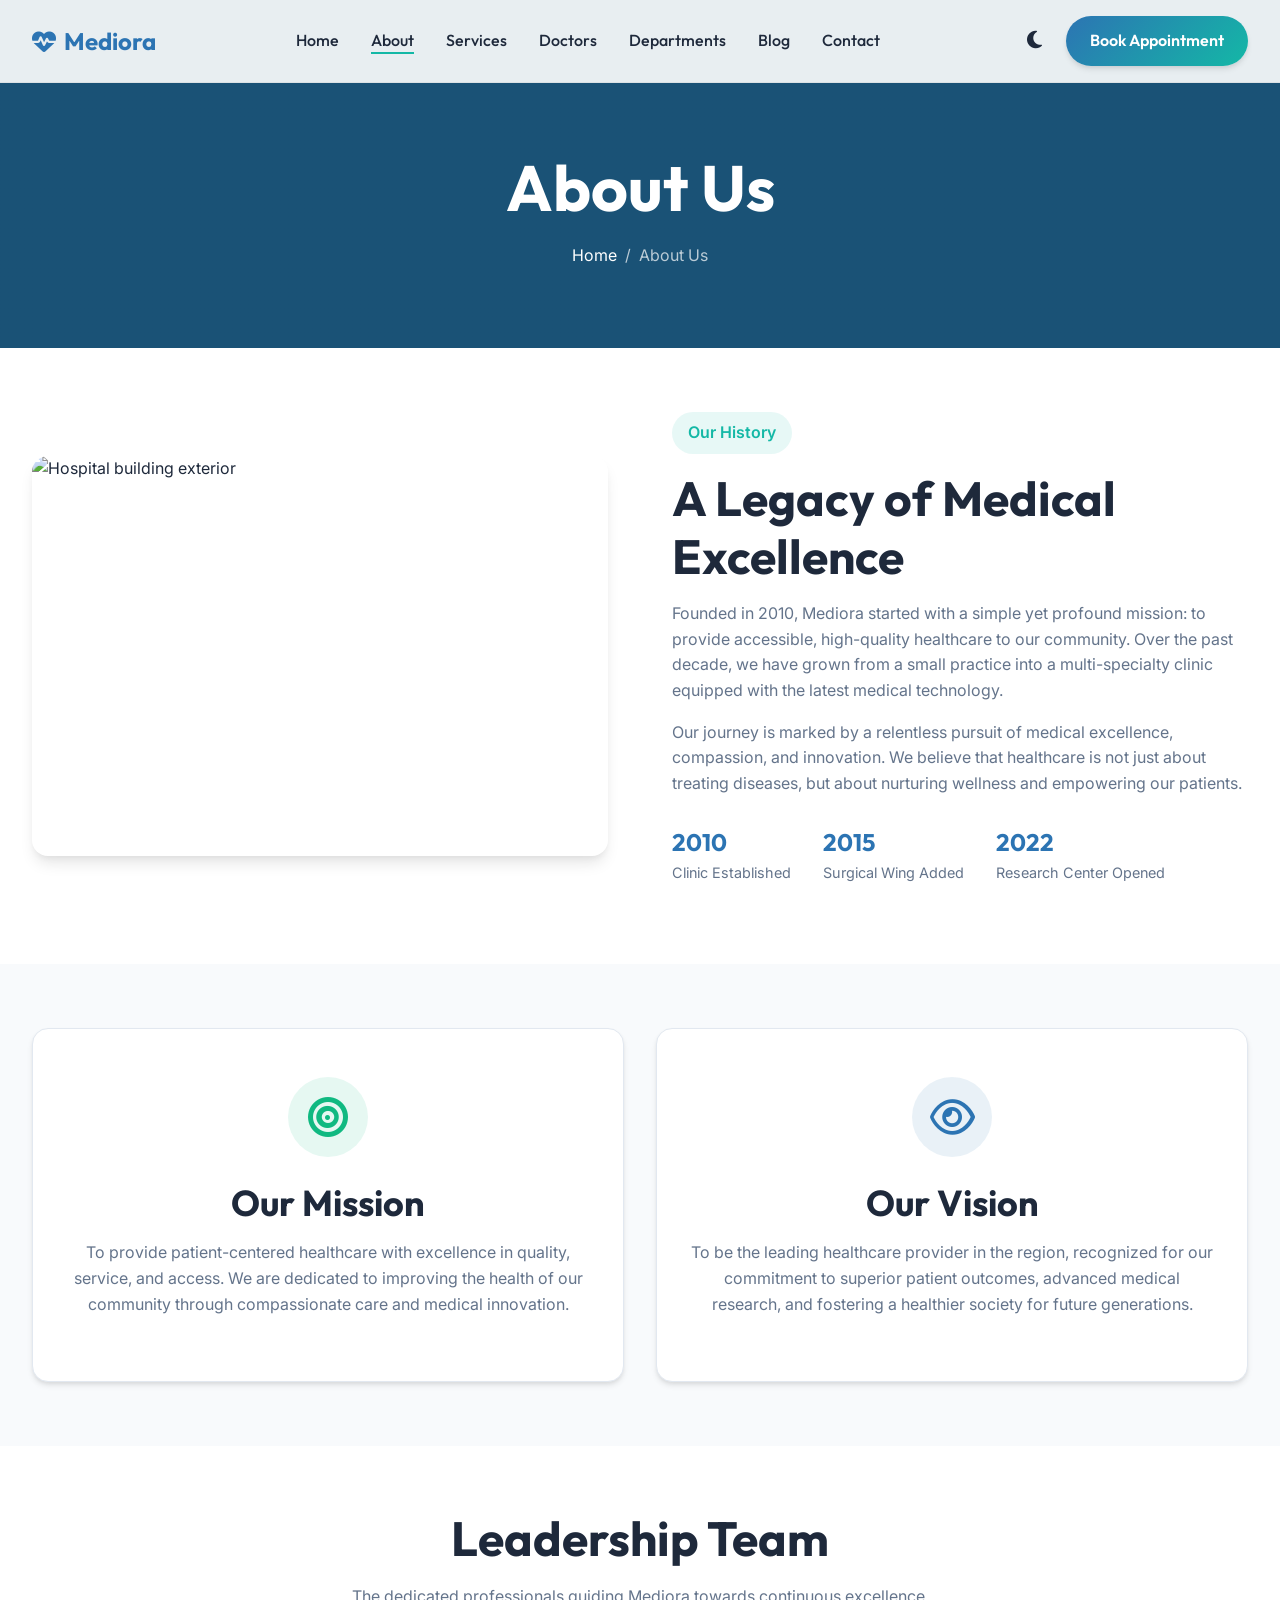
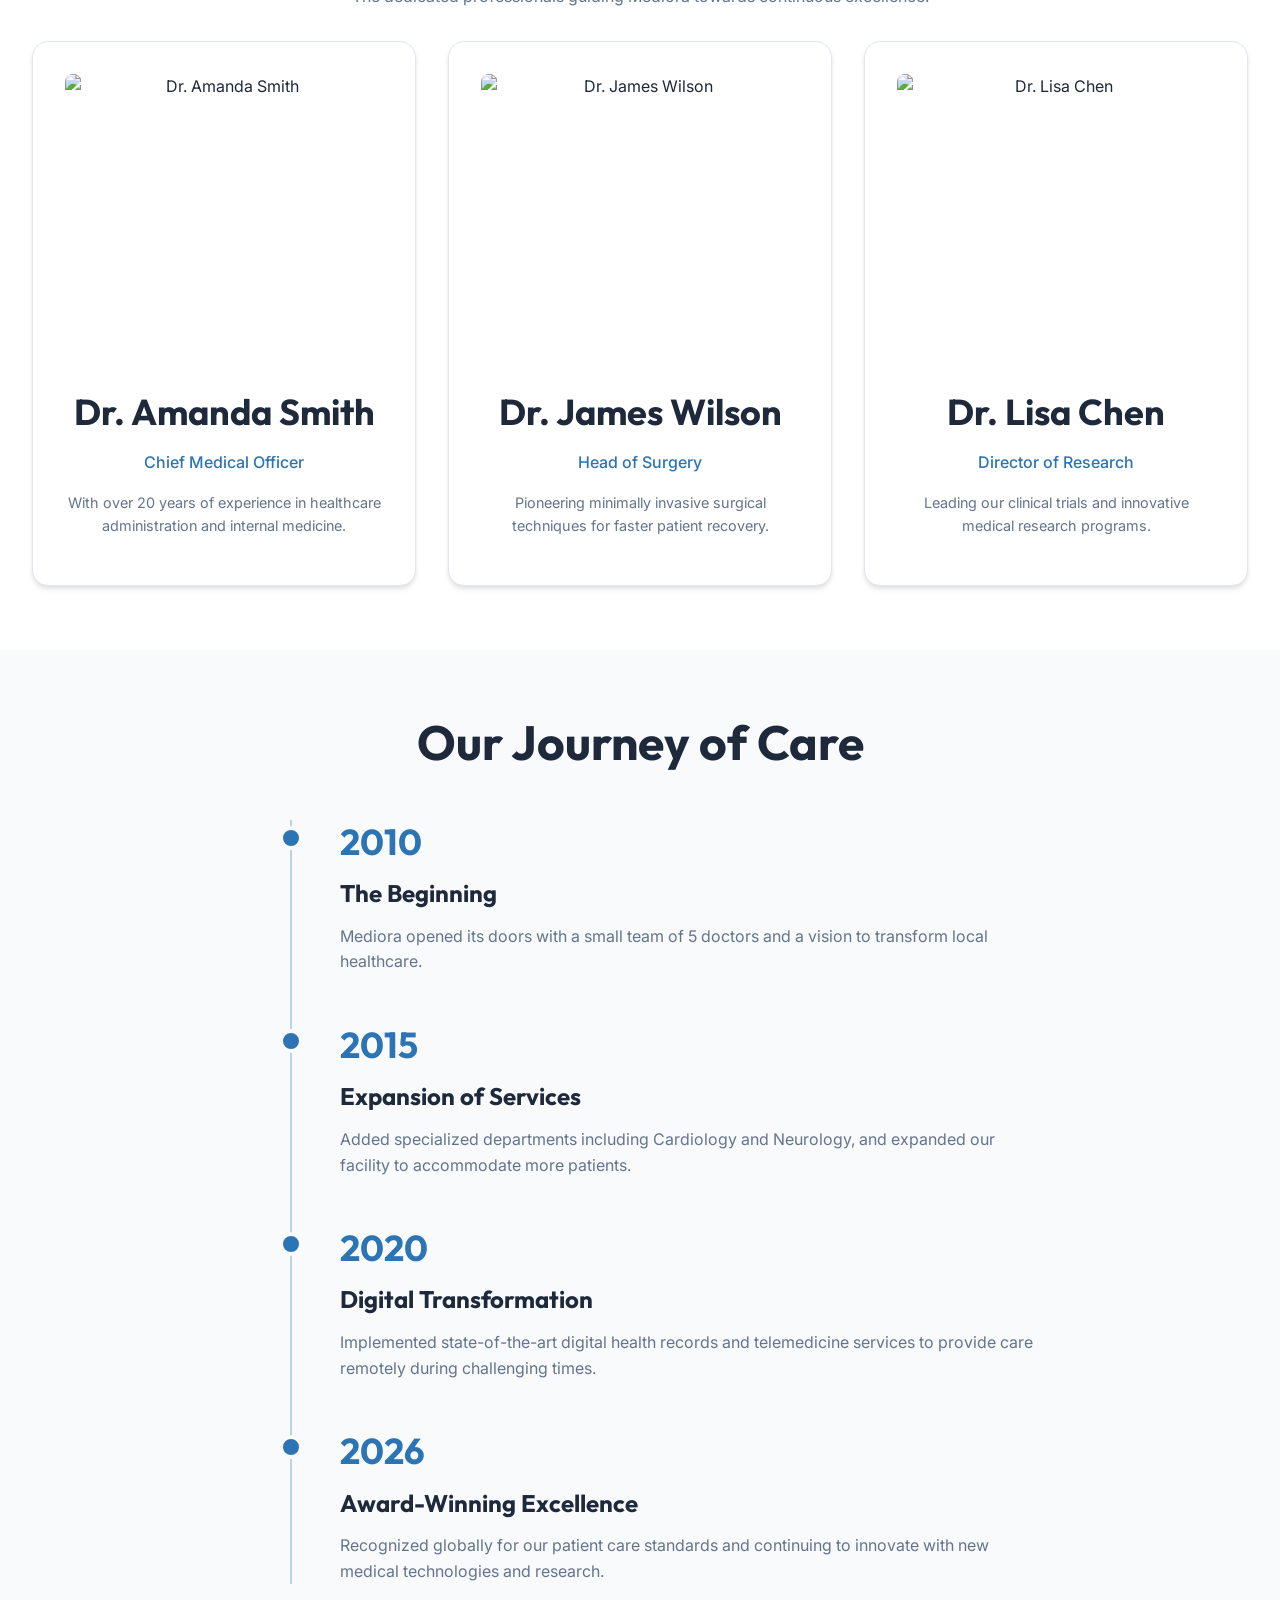
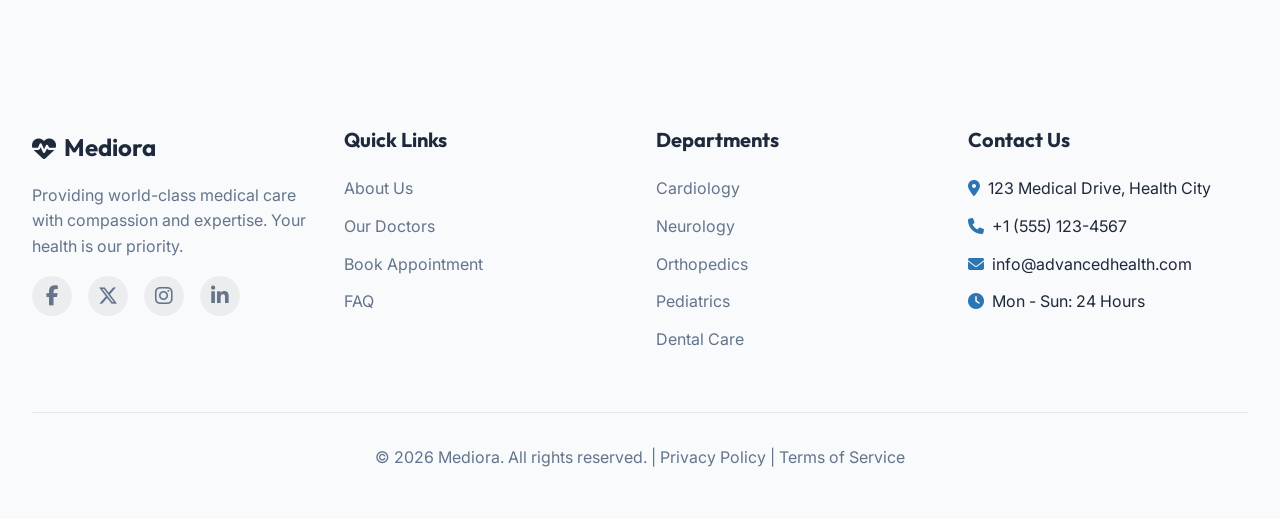
==== about.html @ 9e9129f0 "first commit" ====
<!DOCTYPE html>
<html lang="en">
<head>
    <meta charset="UTF-8">
    <meta name="viewport" content="width=device-width, initial-scale=1.0">
    <title>About Us | Mediora</title>
    <link rel="icon" href="favicon.svg" type="image/svg+xml">
    <meta name="description" content="Learn about the history, mission, and expert medical team at Mediora.">
    
    <meta property="og:title" content="About Us | Mediora">
    <meta property="og:description" content="Learn about our history and expert medical team.">
    <meta property="og:type" content="website">
    <meta property="og:url" content="https://mediora.com/about.html">
    <meta name="twitter:card" content="summary_large_image">
    <link rel="canonical" href="https://mediora.com/about.html">
    
    <script type="application/ld+json">
    {
      "@context": "https://schema.org",
      "@type": "AboutPage",
      "mainEntityOfPage": {
        "@type": "WebPage",
        "@id": "https://mediora.com/about.html"
      }
    }
    </script>
    
    <link href="https://fonts.googleapis.com/css2?family=Inter:wght@400;500;600&family=Outfit:wght@400;500;600;700&display=swap" rel="stylesheet">
    <link rel="stylesheet" href="https://cdnjs.cloudflare.com/ajax/libs/font-awesome/6.6.0/css/all.min.css">
    
    <link rel="stylesheet" href="css/variables.css">
    <link rel="stylesheet" href="css/global.css">
    <link rel="stylesheet" href="css/components.css">
    <link rel="stylesheet" href="css/layouts.css">
    <link rel="stylesheet" href="css/animations.css">
</head>
<body>

    <header class="header">
        <div class="container header-container">
            <a href="index.html" class="logo">
                <i class="fa-solid fa-heart-pulse"></i>
                Mediora
            </a>
            
            <nav class="nav-menu">
                <li><a href="index.html" class="nav-link">Home</a></li>
                <li><a href="about.html" class="nav-link active">About</a></li>
                <li><a href="services.html" class="nav-link">Services</a></li>
                <li><a href="doctors.html" class="nav-link">Doctors</a></li>
                <li><a href="departments.html" class="nav-link">Departments</a></li>
                <li><a href="blog.html" class="nav-link">Blog</a></li>
                <li><a href="contact.html" class="nav-link">Contact</a></li>
            </nav>
            
            <div class="header-actions">
                <button class="theme-toggle" aria-label="Toggle Theme"><i class="fa-solid fa-moon"></i></button>
                <a href="appointment.html" class="btn btn-primary">Book Appointment</a>
                <button class="mobile-toggle" aria-label="Toggle Menu"><i class="fa-solid fa-bars"></i></button>
            </div>
        </div>
    </header>

    <main>
        <!-- 1. Hero Banner -->
        <section class="page-header" style="background-image: linear-gradient(rgba(26, 82, 118, 0.9), rgba(26, 82, 118, 0.9)), url('https://images.unsplash.com/photo-1497215968147-399248238fcd?w=1920&q=80'); background-size: cover; background-position: center;">
            <div class="container reveal">
                <h1>About Us</h1>
                <div class="breadcrumb">
                    <a href="index.html">Home</a> <span>/</span> <span>About Us</span>
                </div>
            </div>
        </section>

        <!-- 2. Our Story -->
        <section class="section">
            <div class="container split-layout">
                <div class="split-image reveal-left">
                    <img src="https://images.unsplash.com/photo-1516549655169-df83a0774514?w=800&q=80" alt="Hospital building exterior" style="border-radius: var(--radius-lg); box-shadow: var(--shadow-lg);">
                </div>
                <div class="split-content reveal-right">
                    <span class="hero-badge">Our History</span>
                    <h2>A Legacy of Medical Excellence</h2>
                    <p>Founded in 2010, Mediora started with a simple yet profound mission: to provide accessible, high-quality healthcare to our community. Over the past decade, we have grown from a small practice into a multi-specialty clinic equipped with the latest medical technology.</p>
                    <p>Our journey is marked by a relentless pursuit of medical excellence, compassion, and innovation. We believe that healthcare is not just about treating diseases, but about nurturing wellness and empowering our patients.</p>
                    <div style="display: flex; gap: 2rem; margin-top: 2rem;">
                        <div>
                            <h4 style="color: var(--primary); margin-bottom: 0.25rem;">2010</h4>
                            <p style="font-size: 0.9rem;">Clinic Established</p>
                        </div>
                        <div>
                            <h4 style="color: var(--primary); margin-bottom: 0.25rem;">2015</h4>
                            <p style="font-size: 0.9rem;">Surgical Wing Added</p>
                        </div>
                        <div>
                            <h4 style="color: var(--primary); margin-bottom: 0.25rem;">2022</h4>
                            <p style="font-size: 0.9rem;">Research Center Opened</p>
                        </div>
                    </div>
                </div>
            </div>
        </section>

        <!-- 3. Mission & Vision -->
        <section class="section" style="background: var(--bg-secondary);">
            <div class="container">
                <div class="grid grid-2">
                    <div class="card reveal reveal-delay-1" style="padding: 3rem 2rem; text-align: center;">
                        <div style="width: 80px; height: 80px; background: rgba(16, 185, 129, 0.1); color: var(--accent); border-radius: 50%; display: flex; align-items: center; justify-content: center; font-size: 2.5rem; margin: 0 auto 1.5rem;">
                            <i class="fa-solid fa-bullseye"></i>
                        </div>
                        <h3>Our Mission</h3>
                        <p>To provide patient-centered healthcare with excellence in quality, service, and access. We are dedicated to improving the health of our community through compassionate care and medical innovation.</p>
                    </div>
                    <div class="card reveal reveal-delay-2" style="padding: 3rem 2rem; text-align: center;">
                        <div style="width: 80px; height: 80px; background: rgba(44, 116, 179, 0.1); color: var(--primary); border-radius: 50%; display: flex; align-items: center; justify-content: center; font-size: 2.5rem; margin: 0 auto 1.5rem;">
                            <i class="fa-regular fa-eye"></i>
                        </div>
                        <h3>Our Vision</h3>
                        <p>To be the leading healthcare provider in the region, recognized for our commitment to superior patient outcomes, advanced medical research, and fostering a healthier society for future generations.</p>
                    </div>
                </div>
            </div>
        </section>

        <!-- 4. Our Medical Team -->
        <section class="section">
            <div class="container">
                <div class="text-center reveal">
                    <h2>Leadership Team</h2>
                    <p style="max-width: 600px; margin: 0 auto;">The dedicated professionals guiding Mediora towards continuous excellence.</p>
                </div>
                <div class="grid grid-3 mt-2">
                    <div class="card reveal reveal-delay-1 text-center">
                        <img src="https://images.pexels.com/photos/5215024/pexels-photo-5215024.jpeg?auto=compress&cs=tinysrgb&w=400" alt="Dr. Amanda Smith" class="doctor-image">
                        <h3>Dr. Amanda Smith</h3>
                        <p style="color: var(--primary); font-weight: 500;">Chief Medical Officer</p>
                        <p style="font-size: 0.9rem; margin-top: 1rem;">With over 20 years of experience in healthcare administration and internal medicine.</p>
                    </div>
                    <div class="card reveal reveal-delay-2 text-center">
                        <img src="https://images.unsplash.com/photo-1584308666744-24d5c474f2ae?w=400&q=80" alt="Dr. James Wilson" class="doctor-image">
                        <h3>Dr. James Wilson</h3>
                        <p style="color: var(--primary); font-weight: 500;">Head of Surgery</p>
                        <p style="font-size: 0.9rem; margin-top: 1rem;">Pioneering minimally invasive surgical techniques for faster patient recovery.</p>
                    </div>
                    <div class="card reveal reveal-delay-3 text-center">
                        <img src="https://images.pexels.com/photos/5327585/pexels-photo-5327585.jpeg?auto=compress&cs=tinysrgb&w=400" alt="Dr. Lisa Chen" class="doctor-image">
                        <h3>Dr. Lisa Chen</h3>
                        <p style="color: var(--primary); font-weight: 500;">Director of Research</p>
                        <p style="font-size: 0.9rem; margin-top: 1rem;">Leading our clinical trials and innovative medical research programs.</p>
                    </div>
                </div>
            </div>
        </section>

        <!-- 5. Clinic Timeline -->
        <section class="section" style="background: var(--bg-secondary);">
            <div class="container">
                <div class="text-center reveal">
                    <h2>Our Journey of Care</h2>
                </div>
                <div style="max-width: 800px; margin: 3rem auto 0; position: relative;">
                    <!-- Timeline Line -->
                    <div style="position: absolute; left: 50px; top: 0; bottom: 0; width: 2px; background: var(--primary); opacity: 0.3;"></div>
                    
                    <div class="reveal reveal-left" style="position: relative; padding-left: 100px; margin-bottom: 3rem;">
                        <div style="position: absolute; left: 51px; transform: translateX(-50%); top: 6px; width: 24px; height: 24px; border-radius: 50%; background: var(--primary); border: 4px solid var(--bg-secondary); z-index: 2; box-sizing: border-box;"></div>
                        <h3 style="color: var(--primary);">2010</h3>
                        <h4>The Beginning</h4>
                        <p>Mediora opened its doors with a small team of 5 doctors and a vision to transform local healthcare.</p>
                    </div>
                    <div class="reveal reveal-left reveal-delay-1" style="position: relative; padding-left: 100px; margin-bottom: 3rem;">
                        <div style="position: absolute; left: 51px; transform: translateX(-50%); top: 6px; width: 24px; height: 24px; border-radius: 50%; background: var(--primary); border: 4px solid var(--bg-secondary); z-index: 2; box-sizing: border-box;"></div>
                        <h3 style="color: var(--primary);">2015</h3>
                        <h4>Expansion of Services</h4>
                        <p>Added specialized departments including Cardiology and Neurology, and expanded our facility to accommodate more patients.</p>
                    </div>
                    <div class="reveal reveal-left reveal-delay-2" style="position: relative; padding-left: 100px; margin-bottom: 3rem;">
                        <div style="position: absolute; left: 51px; transform: translateX(-50%); top: 6px; width: 24px; height: 24px; border-radius: 50%; background: var(--primary); border: 4px solid var(--bg-secondary); z-index: 2; box-sizing: border-box;"></div>
                        <h3 style="color: var(--primary);">2020</h3>
                        <h4>Digital Transformation</h4>
                        <p>Implemented state-of-the-art digital health records and telemedicine services to provide care remotely during challenging times.</p>
                    </div>
                    <div class="reveal reveal-left reveal-delay-3" style="position: relative; padding-left: 100px;">
                        <div style="position: absolute; left: 51px; transform: translateX(-50%); top: 6px; width: 24px; height: 24px; border-radius: 50%; background: var(--primary); border: 4px solid var(--bg-secondary); z-index: 2; box-sizing: border-box;"></div>
                        <h3 style="color: var(--primary);">2026</h3>
                        <h4>Award-Winning Excellence</h4>
                        <p>Recognized globally for our patient care standards and continuing to innovate with new medical technologies and research.</p>
                    </div>
                </div>
            </div>
        </section>
    </main>

    <!-- Footer -->
    <footer class="footer">
        <div class="container">
            <div class="footer-grid">
                <div>
                    <a href="index.html" class="logo" style="margin-bottom: 1rem;">
                        <i class="fa-solid fa-heart-pulse"></i>
                        Mediora
                    </a>
                    <p>Providing world-class medical care with compassion and expertise. Your health is our priority.</p>
                    <div class="social-links" style="margin-top: 1rem;">
                        <a href="#"><i class="fa-brands fa-facebook-f"></i></a>
                        <a href="#"><i class="fa-brands fa-x-twitter"></i></a>
                        <a href="#"><i class="fa-brands fa-instagram"></i></a>
                        <a href="#"><i class="fa-brands fa-linkedin-in"></i></a>
                    </div>
                </div>
                <div>
                    <h4 class="footer-title">Quick Links</h4>
                    <ul class="footer-links">
                        <li><a href="about.html">About Us</a></li>
                        <li><a href="doctors.html">Our Doctors</a></li>
                        <li><a href="appointment.html">Book Appointment</a></li>
                        <li><a href="faq.html">FAQ</a></li>
                    </ul>
                </div>
                <div>
                    <h4 class="footer-title">Departments</h4>
                    <ul class="footer-links">
                        <li><a href="departments.html">Cardiology</a></li>
                        <li><a href="departments.html">Neurology</a></li>
                        <li><a href="departments.html">Orthopedics</a></li>
                        <li><a href="departments.html">Pediatrics</a></li>
                        <li><a href="departments.html">Dental Care</a></li>
                    </ul>
                </div>
                <div>
                    <h4 class="footer-title">Contact Us</h4>
                    <ul class="footer-links">
                        <li><i class="fa-solid fa-location-dot" style="margin-right: 0.5rem; color: var(--primary);"></i> 123 Medical Drive, Health City</li>
                        <li><i class="fa-solid fa-phone" style="margin-right: 0.5rem; color: var(--primary);"></i> +1 (555) 123-4567</li>
                        <li><i class="fa-solid fa-envelope" style="margin-right: 0.5rem; color: var(--primary);"></i> info@advancedhealth.com</li>
                        <li><i class="fa-solid fa-clock" style="margin-right: 0.5rem; color: var(--primary);"></i> Mon - Sun: 24 Hours</li>
                    </ul>
                </div>
            </div>
            <div class="footer-bottom">
                <p>&copy; 2026 Mediora. All rights reserved. | <a href="#">Privacy Policy</a> | <a href="#">Terms of Service</a></p>
            </div>
        </div>
    </footer>

    <button id="backToTop" class="btn btn-primary" style="position: fixed; bottom: 20px; right: 20px; width: 50px; height: 50px; border-radius: 50%; display: none; align-items: center; justify-content: center; z-index: 1000; padding: 0;" aria-label="Back to top">
        <i class="fa-solid fa-arrow-up"></i>
    </button>

    <script src="js/main.js"></script>
    <script src="js/animations.js"></script>
</body>
</html>
---- css/variables.css ----
:root {
  /* Colors */
  --primary: #2C74B3;
  --primary-light: #4A90E2;
  --primary-dark: #1A5276;
  --secondary: #14b8a6;
  --secondary-light: #2dd4bf;
  --accent: #10b981;
  --accent-light: #34d399;
  
  /* Neutral / Text */
  --bg-color: #ffffff;
  --bg-secondary: #f8fafc;
  --text-main: #1e293b;
  --text-muted: #64748b;
  --text-light: #f8fafc;
  --border-color: #e2e8f0;
  
  /* UI Elements */
  --card-bg: #ffffff;
  --header-bg: rgba(255, 255, 255, 0.9);
  --footer-bg: var(--bg-secondary);
  
  /* Typography */
  --font-heading: 'Outfit', sans-serif;
  --font-body: 'Inter', sans-serif;
  
  /* Spacing */
  --space-xs: 0.5rem;
  --space-sm: 1rem;
  --space-md: 2rem;
  --space-lg: 4rem;
  --space-xl: 8rem;
  
  /* Shadows & Radius */
  --shadow-sm: 0 1px 3px rgba(0,0,0,0.1);
  --shadow-md: 0 4px 6px -1px rgba(0,0,0,0.1), 0 2px 4px -1px rgba(0,0,0,0.06);
  --shadow-lg: 0 10px 15px -3px rgba(0,0,0,0.1), 0 4px 6px -2px rgba(0,0,0,0.05);
  --radius-sm: 0.375rem;
  --radius-md: 0.5rem;
  --radius-lg: 1rem;
  --radius-xl: 1.5rem;
  --radius-full: 9999px;
  
  /* Transitions */
  --transition-fast: 0.2s ease;
  --transition-normal: 0.3s ease;
  --transition-slow: 0.5s ease;
}

[data-theme="dark"] {
  --bg-color: #0f172a;
  --bg-secondary: #1e293b;
  --text-main: #f8fafc;
  --text-muted: #94a3b8;
  --border-color: #334155;
  --card-bg: #1e293b;
  --header-bg: rgba(15, 23, 42, 0.9);
  --shadow-md: 0 4px 6px -1px rgba(0,0,0,0.5);
  --shadow-lg: 0 10px 15px -3px rgba(0,0,0,0.5);
}
---- css/global.css ----
/* Reset */
*, *::before, *::after {
  box-sizing: border-box;
  margin: 0;
  padding: 0;
}

html {
  font-size: 16px;
  scroll-behavior: smooth;
}

body {
  font-family: var(--font-body);
  color: var(--text-main);
  background-color: var(--bg-color);
  line-height: 1.6;
  -webkit-font-smoothing: antialiased;
  overflow-x: hidden;
  transition: background-color var(--transition-normal), color var(--transition-normal);
}

/* Typography */
h1, h2, h3, h4, h5, h6 {
  font-family: var(--font-heading);
  font-weight: 700;
  line-height: 1.2;
  color: var(--text-main);
  margin-bottom: var(--space-sm);
}

h1 { font-size: clamp(2.5rem, 5vw, 4rem); }
h2 { font-size: clamp(2rem, 4vw, 3rem); }
h3 { font-size: clamp(1.5rem, 3vw, 2.25rem); }
h4 { font-size: clamp(1.25rem, 2vw, 1.5rem); }

p {
  margin-bottom: var(--space-sm);
  color: var(--text-muted);
}

a {
  color: var(--primary);
  text-decoration: none;
  transition: color var(--transition-fast);
}

a:hover {
  color: var(--secondary);
}

img {
  max-width: 100%;
  height: auto;
  display: block;
}

/* Utilities */
.container {
  width: 100%;
  max-width: 1280px;
  margin: 0 auto;
  padding: 0 var(--space-md);
}

.section {
  padding: var(--space-lg) 0;
}

.text-center { text-align: center; }
.mt-1 { margin-top: var(--space-sm); }
.mt-2 { margin-top: var(--space-md); }
.mb-1 { margin-bottom: var(--space-sm); }
.mb-2 { margin-bottom: var(--space-md); }

/* =========================================
   Alignment Fixes (Global Layout Adjustments)
========================================= */

/* A & D: Content Alignment Fix (Icons, Headings, Descriptions) */
div[style*="display: flex; gap: 1rem; align-items: flex-start;"] > div:first-child:not(.service-icon) {
  flex-shrink: 0;
  width: 2.5rem;
  text-align: center;
  display: flex;
  justify-content: center;
}
div[style*="display: flex; gap: 1rem; align-items: flex-start;"] > div:last-child {
  flex: 1;
}

/* C: Mobile & Tablet View - List Alignment Fix (Checklists) */
ul[style*="list-style: none"] li,
.footer-links li {
  display: flex;
  align-items: flex-start;
  gap: 0.5rem;
  margin-bottom: 0.5rem;
}
ul[style*="list-style: none"] li > i,
.footer-links li > i {
  flex-shrink: 0;
  margin-right: 0 !important;
  margin-top: 0.25rem; /* align icon with first line of wrapped text */
}

/* E: Center-Align Numbered Headings & Descriptions */
.grid-4 .text-center {
  display: flex;
  flex-direction: column;
  align-items: center;
  justify-content: flex-start;
  height: 100%;
}
.grid-4 .text-center > div[style*="border-radius: 50%"] {
  margin-bottom: 1.5rem !important;
}
.grid-4 .text-center > h4 {
  margin-bottom: 0.5rem;
}
.grid-4 .text-center > p {
  margin-bottom: 0;
  margin-top: auto;
}

/* F: RTL mode checklist layout */
html[dir="rtl"] ul[style*="list-style: none"] li,
html[dir="rtl"] .footer-links li {
  text-align: left;
  flex-direction: row-reverse;
}
html[dir="rtl"] ul[style*="list-style: none"] li > i,
html[dir="rtl"] .footer-links li > i {
  margin-left: 0.5rem !important;
  margin-right: 0 !important;
}


.service-icon i {
    margin: 0 !important;
    padding: 0 !important;
    transform: none !important;
    line-height: 1 !important;
    display: flex !important;
    align-items: center !important;
    justify-content: center !important;
}

/* Featured Post Layout */
.featured-post-card {
    display: flex;
    flex-direction: column;
}
@media (min-width: 768px) {
    .featured-post-card {
        flex-direction: row;
    }
}
---- css/components.css ----
/* Buttons */
.btn {
  display: inline-flex;
  align-items: center;
  justify-content: center;
  padding: 0.75rem 1.5rem;
  border-radius: var(--radius-full);
  font-weight: 600;
  font-family: var(--font-heading);
  cursor: pointer;
  transition: all var(--transition-fast);
  border: none;
  text-decoration: none;
  gap: 0.5rem;
}

.btn-primary {
  background: linear-gradient(135deg, var(--primary), var(--secondary));
  color: #fff;
  box-shadow: var(--shadow-md);
}
.btn-primary:hover {
  transform: translateY(-2px);
  box-shadow: var(--shadow-lg);
  color: #fff;
}

.btn-outline {
  background: transparent;
  border: 2px solid var(--primary);
  color: var(--primary);
}
.btn-outline:hover {
  background: var(--primary);
  color: #fff;
}

/* Header */
.header {
  position: fixed;
  top: 0;
  left: 0;
  width: 100%;
  background: var(--header-bg);
  backdrop-filter: blur(10px);
  z-index: 1000;
  transition: all var(--transition-normal);
  padding: var(--space-sm) 0;
  border-bottom: 1px solid rgba(0,0,0,0.05);
}
.header.scrolled {
  box-shadow: var(--shadow-sm);
  padding: 0.5rem 0;
}
.header-container {
  display: flex;
  align-items: center;
  justify-content: space-between;
}
.logo {
  font-family: var(--font-heading);
  font-size: 1.5rem;
  font-weight: 700;
  color: var(--primary);
  display: flex;
  align-items: center;
  gap: 0.5rem;
}
.nav-menu {
  display: flex;
  list-style: none;
  gap: 2rem;
}
.nav-link {
  color: var(--text-main);
  font-weight: 500;
  position: relative;
  font-family: var(--font-heading);
}
.nav-link::after {
  content: '';
  position: absolute;
  bottom: -4px;
  left: 0;
  width: 0;
  height: 2px;
  background: var(--secondary);
  transition: width var(--transition-fast);
}
.nav-link:hover::after, .nav-link.active::after {
  width: 100%;
}
.dropdown {
  position: relative;
}
.dropdown-menu {
  position: absolute;
  top: 100%;
  left: 0;
  background: var(--card-bg);
  box-shadow: var(--shadow-md);
  border-radius: var(--radius-md);
  min-width: 200px;
  opacity: 0;
  visibility: hidden;
  transform: translateY(10px);
  transition: all var(--transition-fast);
  list-style: none;
  padding: 0.5rem 0;
}
.dropdown:hover .dropdown-menu {
  opacity: 1;
  visibility: visible;
  transform: translateY(0);
}
.dropdown-item {
  display: block;
  padding: 0.5rem 1.5rem;
  color: var(--text-main);
}
.dropdown-item:hover {
  background: var(--bg-secondary);
  color: var(--primary);
}

.header-actions {
  display: flex;
  align-items: center;
  gap: 1rem;
}
.theme-toggle, .lang-toggle, .mobile-toggle {
  background: none;
  border: none;
  color: var(--text-main);
  font-size: 1.25rem;
  cursor: pointer;
  padding: 0.5rem;
}
.mobile-toggle {
  display: none;
}

/* Cards */
.card {
  background: var(--card-bg);
  border-radius: var(--radius-lg);
  box-shadow: var(--shadow-md);
  padding: var(--space-md);
  transition: transform var(--transition-normal), box-shadow var(--transition-normal);
  border: 1px solid var(--border-color);
}
.card:hover {
  transform: translateY(-5px);
  box-shadow: var(--shadow-lg);
}

/* Footer */
.footer {
  background: var(--footer-bg);
  color: var(--text-main);
  padding: var(--space-lg) 0 2rem;
}
.footer p {
  color: var(--text-muted);
}
.footer a {
  color: var(--text-muted);
}
.footer .logo {
  color: var(--text-main);
  font-size: 1.5rem;
  font-weight: 700;
  display: flex;
  align-items: center;
  gap: 0.5rem;
}
.footer a:hover {
  color: var(--secondary);
}
.footer-grid {
  display: grid;
  grid-template-columns: repeat(auto-fit, minmax(250px, 1fr));
  gap: 2rem;
  margin-bottom: 3rem;
}
.footer-title {
  color: var(--text-main);
  font-size: 1.25rem;
  margin-bottom: 1.5rem;
}
.footer-links {
  list-style: none;
}
.footer-links li {
  margin-bottom: 0.75rem;
}
.footer-bottom {
  text-align: center;
  padding-top: 2rem;
  border-top: 1px solid var(--border-color);
  color: var(--text-muted);
}

/* Form */
.form-group {
  margin-bottom: 1.5rem;
}
.form-label {
  display: block;
  margin-bottom: 0.5rem;
  font-weight: 500;
}
.form-control {
  width: 100%;
  padding: 0.75rem 1rem;
  border: 1px solid var(--border-color);
  border-radius: var(--radius-md);
  background: var(--bg-color);
  color: var(--text-main);
  font-family: var(--font-body);
  transition: border-color var(--transition-fast);
}
.form-control:focus {
  outline: none;
  border-color: var(--primary);
  box-shadow: 0 0 0 3px rgba(44, 116, 179, 0.1);
}

/* Responsive Components */
@media (max-width: 1024px) {
  .nav-menu {
    position: fixed;
    top: 70px;
    left: -100%;
    width: 100%;
    height: calc(100vh - 70px);
    background: var(--bg-color);
    flex-direction: column;
    padding: 2rem;
    transition: left var(--transition-normal);
    box-shadow: var(--shadow-lg);
  }
  .nav-menu.active {
    left: 0;
  }
  .mobile-toggle {
    display: block;
  }
  .header-actions .btn {
    display: none;
  }
  .dropdown-menu {
    position: static;
    opacity: 1;
    visibility: visible;
    transform: none;
    box-shadow: none;
    background: transparent;
    padding-left: 1rem;
    display: none;
  }
  .dropdown:hover .dropdown-menu {
    display: block;
  }
}
---- css/layouts.css ----
/* Grids */
.grid {
  display: grid;
  gap: var(--space-md);
}
.grid-2 { grid-template-columns: repeat(auto-fit, minmax(300px, 1fr)); }
.grid-3 { grid-template-columns: repeat(auto-fit, minmax(350px, 1fr)); }
.grid-4 { grid-template-columns: repeat(auto-fit, minmax(250px, 1fr)); }

/* Hero Section */
.hero {
  min-height: 100vh;
  display: flex;
  align-items: center;
  position: relative;
  padding-top: 80px;
  background-size: cover;
  background-position: center;
  background-attachment: fixed;
}
.hero-overlay {
  position: absolute;
  top: 0;
  left: 0;
  width: 100%;
  height: 100%;
  background: linear-gradient(90deg, rgba(255,255,255,0.95) 0%, rgba(255,255,255,0.7) 100%);
}
[data-theme="dark"] .hero-overlay {
  background: linear-gradient(90deg, rgba(15,23,42,0.95) 0%, rgba(15,23,42,0.7) 100%);
}
.hero-content {
  position: relative;
  z-index: 10;
  max-width: 600px;
}
.hero-badge {
  display: inline-block;
  padding: 0.5rem 1rem;
  background: rgba(20, 184, 166, 0.1);
  color: var(--secondary);
  border-radius: var(--radius-full);
  font-weight: 600;
  margin-bottom: 1rem;
}

/* Feature/About Sections */
.split-layout {
  display: flex;
  align-items: center;
  gap: 4rem;
}
.split-content, .split-image {
  flex: 1;
}
.split-image > img {
  width: 100%;
  height: 400px;
  object-fit: cover;
}
.image-grid {
  display: grid;
  grid-template-columns: 1fr 1fr;
  gap: 1rem;
}
.image-grid img {
  border-radius: var(--radius-lg);
  box-shadow: var(--shadow-md);
  width: 100%;
  height: 100%;
  object-fit: cover;
}
.image-grid img:first-child {
  grid-row: span 2;
}

@media (max-width: 768px) {
  .split-layout {
    flex-direction: column;
  }
}

/* Service Cards */
.service-icon {
  width: 64px;
  height: 64px;
  background: rgba(44, 116, 179, 0.1);
  color: var(--primary);
  border-radius: var(--radius-md);
  display: flex;
  align-items: center;
  justify-content: center;
  font-size: 2rem;
  margin-bottom: 1.5rem;
  transition: all var(--transition-normal);
}
.card:hover .service-icon {
  background: var(--primary);
  color: #fff;
}

/* Doctor Card Specifics */
.doctor-image {
  width: 100%;
  height: 300px;
  object-fit: cover;
  border-radius: var(--radius-md);
  margin-bottom: 1rem;
}
.social-links {
  display: flex;
  gap: 1rem;
  margin-top: 1rem;
}
.social-links a {
  color: var(--text-muted);
  font-size: 1.25rem;
  display: inline-flex;
  align-items: center;
  justify-content: center;
  width: 2.5rem;
  height: 2.5rem;
  border-radius: 50%;
  background: rgba(0, 0, 0, 0.05);
  transition: all var(--transition-fast);
}
.social-links a:hover {
  color: #fff;
  background: var(--primary);
  transform: translateY(-3px);
  box-shadow: 0 4px 10px rgba(44, 116, 179, 0.3);
}

/* Auth Layout */
.auth-layout {
  min-height: 100vh;
  display: flex;
  align-items: center;
  justify-content: center;
  background: var(--bg-secondary);
  padding: var(--space-md);
}
.auth-card {
  width: 100%;
  max-width: 450px;
  padding: var(--space-lg) var(--space-md);
}

/* Page Header (Internal pages) */
.page-header {
  padding: 150px 0 80px;
  background: var(--primary-dark);
  color: #fff;
  text-align: center;
  position: relative;
}
.page-header h1 {
  color: #fff;
  margin-bottom: 1rem;
}
.breadcrumb {
  display: flex;
  justify-content: center;
  gap: 0.5rem;
  color: rgba(255,255,255,0.7);
}
.breadcrumb a {
  color: #fff;
}
---- css/animations.css ----
/* Scroll Reveal Classes */
.reveal {
  opacity: 0;
  transform: translateY(30px);
  transition: all 0.8s cubic-bezier(0.5, 0, 0, 1);
}
.reveal.active {
  opacity: 1;
  transform: translateY(0);
}
.reveal-left {
  opacity: 0;
  transform: translateX(-50px);
  transition: all 0.8s cubic-bezier(0.5, 0, 0, 1);
}
.reveal-right {
  opacity: 0;
  transform: translateX(50px);
  transition: all 0.8s cubic-bezier(0.5, 0, 0, 1);
}
.reveal-left.active, .reveal-right.active {
  opacity: 1;
  transform: translateX(0);
}
.reveal-delay-1 { transition-delay: 0.1s; }
.reveal-delay-2 { transition-delay: 0.2s; }
.reveal-delay-3 { transition-delay: 0.3s; }

/* Micro-animations */
@keyframes float {
  0% { transform: translateY(0px); }
  50% { transform: translateY(-10px); }
  100% { transform: translateY(0px); }
}
.floating {
  animation: float 4s ease-in-out infinite;
}

@keyframes pulse {
  0% { box-shadow: 0 0 0 0 rgba(44, 116, 179, 0.4); }
  70% { box-shadow: 0 0 0 10px rgba(44, 116, 179, 0); }
  100% { box-shadow: 0 0 0 0 rgba(44, 116, 179, 0); }
}
.pulsing {
  animation: pulse 2s infinite;
}
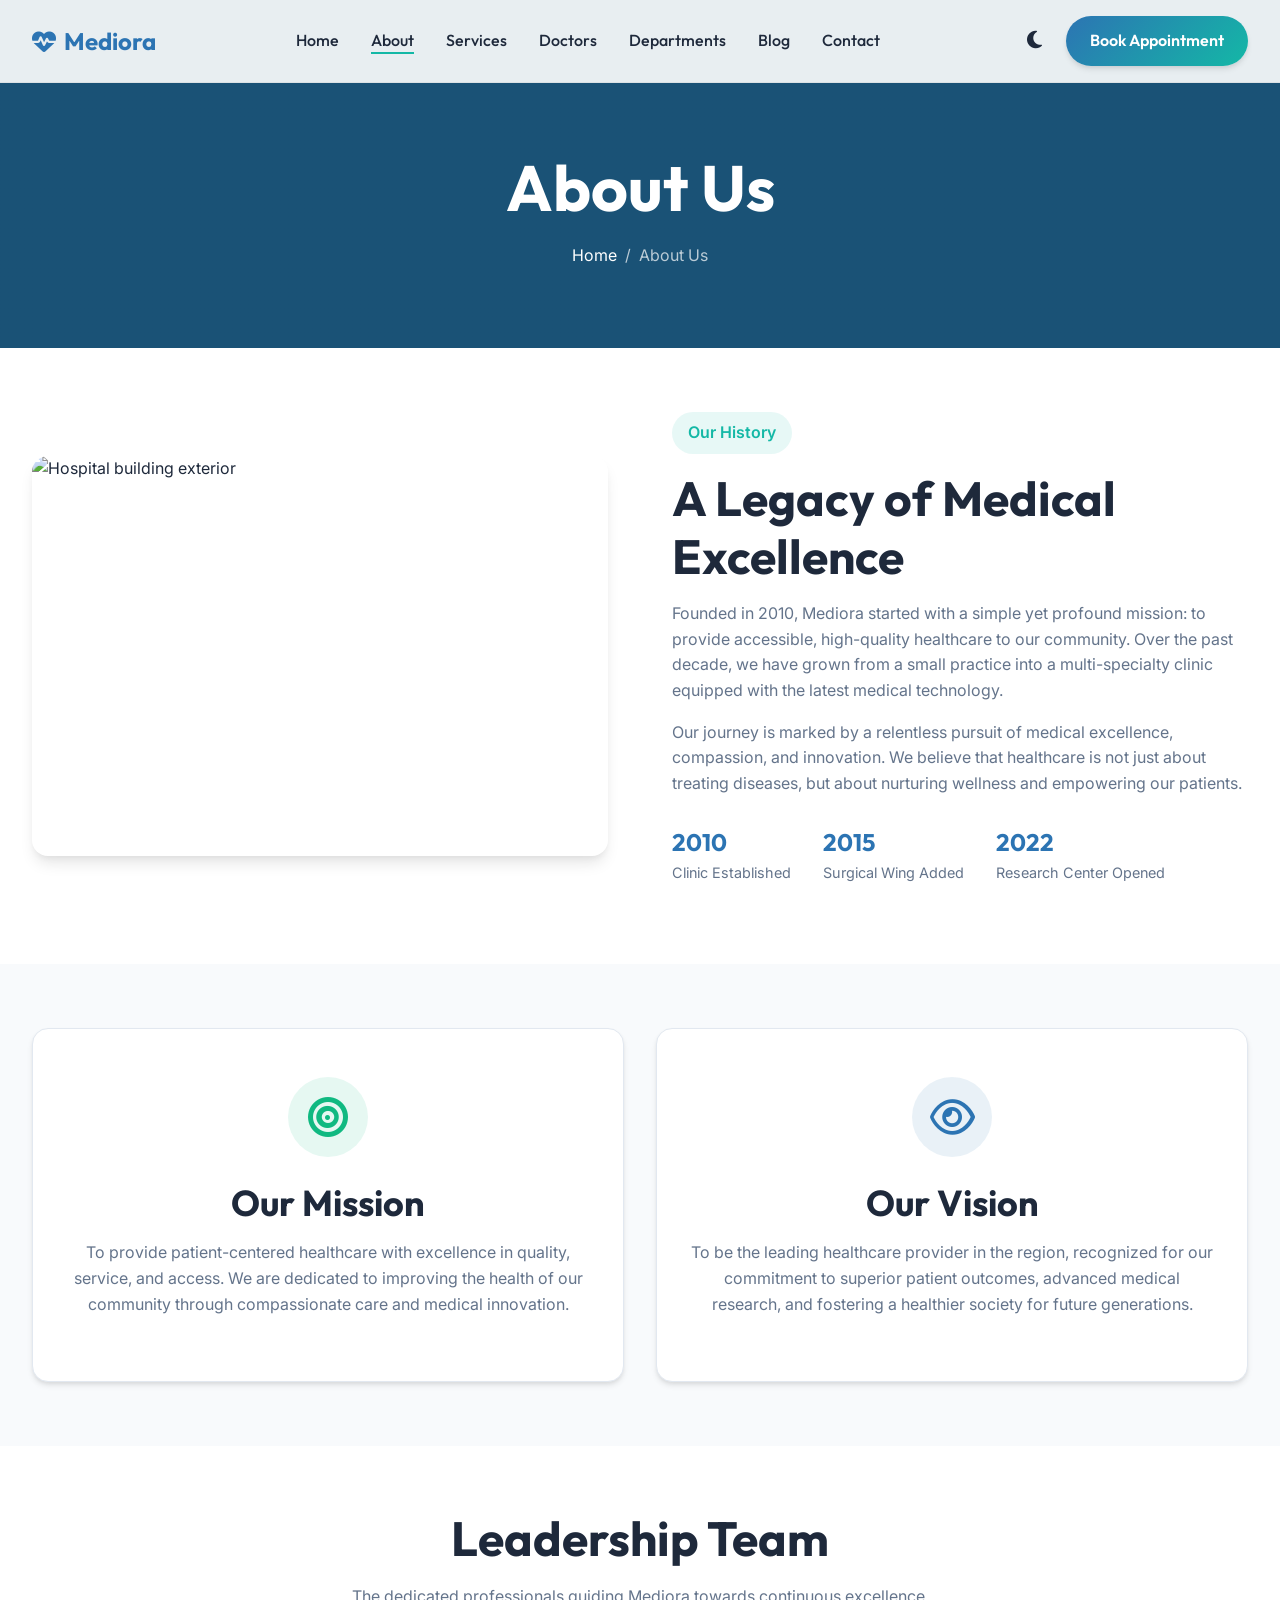
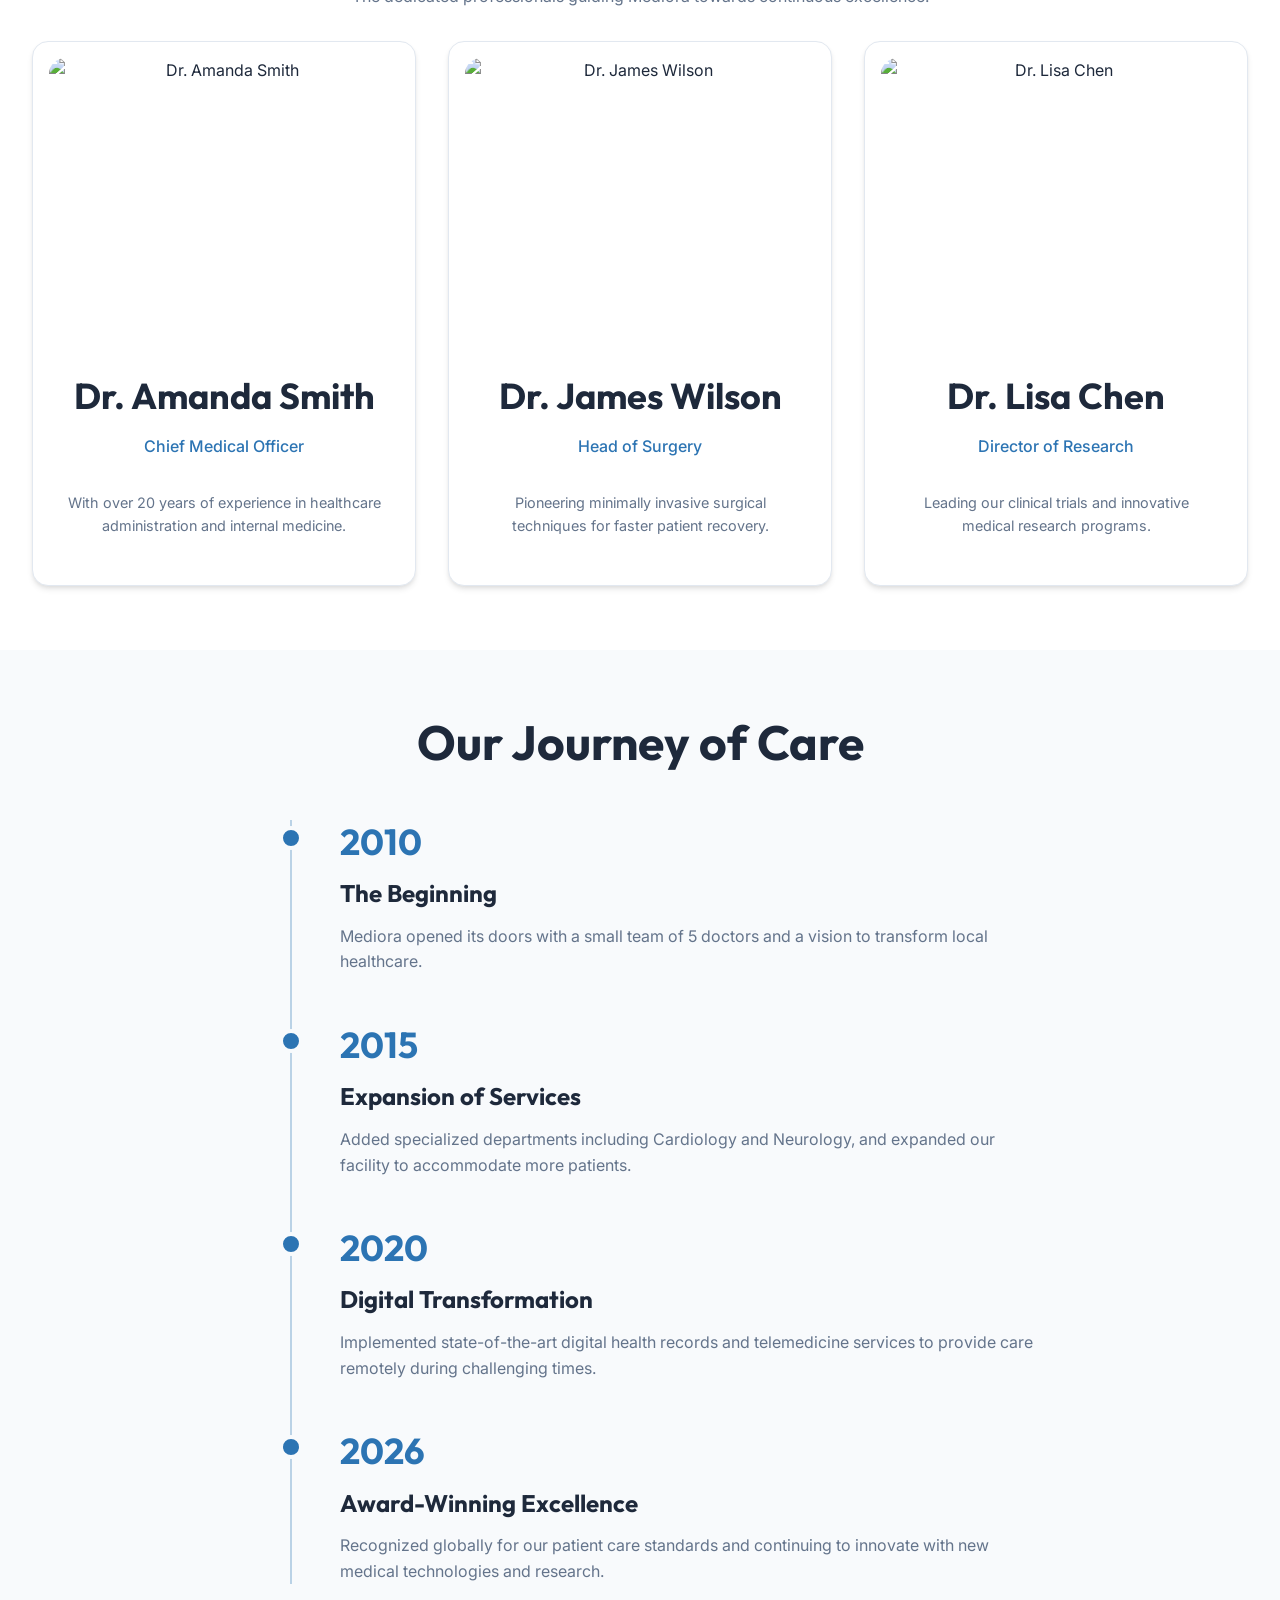
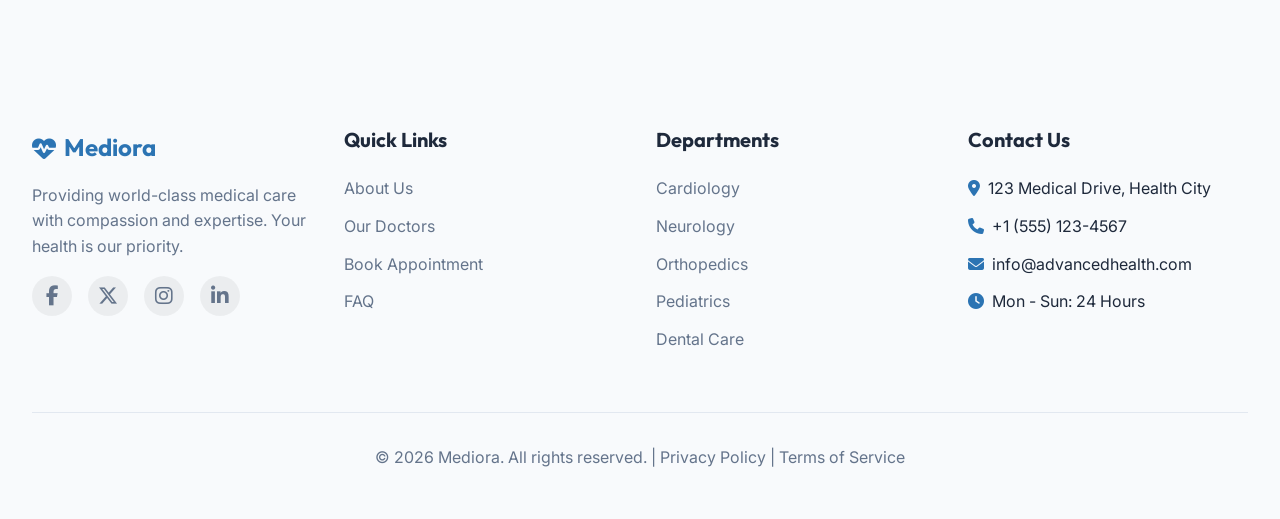
==== commit 3f28e021: "corrections" ====
--- a/about.html
+++ b/about.html
@@ -51,6 +51,7 @@
                 <li><a href="departments.html" class="nav-link">Departments</a></li>
                 <li><a href="blog.html" class="nav-link">Blog</a></li>
                 <li><a href="contact.html" class="nav-link">Contact</a></li>
+            <li class="mobile-only" style="margin-top: 1rem; width: 100%;"><a href="appointment.html" class="btn btn-primary" style="width: 100%; text-align: center;">Book Appointment</a></li>
             </nav>
             
             <div class="header-actions">
@@ -83,7 +84,7 @@
                     <h2>A Legacy of Medical Excellence</h2>
                     <p>Founded in 2010, Mediora started with a simple yet profound mission: to provide accessible, high-quality healthcare to our community. Over the past decade, we have grown from a small practice into a multi-specialty clinic equipped with the latest medical technology.</p>
                     <p>Our journey is marked by a relentless pursuit of medical excellence, compassion, and innovation. We believe that healthcare is not just about treating diseases, but about nurturing wellness and empowering our patients.</p>
-                    <div style="display: flex; gap: 2rem; margin-top: 2rem;">
+                    <div style="display: flex; gap: 2rem; margin-top: 2rem; flex-wrap: wrap;">
                         <div>
                             <h4 style="color: var(--primary); margin-bottom: 0.25rem;">2010</h4>
                             <p style="font-size: 0.9rem;">Clinic Established</p>
@@ -138,7 +139,7 @@
                         <p style="font-size: 0.9rem; margin-top: 1rem;">With over 20 years of experience in healthcare administration and internal medicine.</p>
                     </div>
                     <div class="card reveal reveal-delay-2 text-center">
-                        <img src="https://images.unsplash.com/photo-1584308666744-24d5c474f2ae?w=400&q=80" alt="Dr. James Wilson" class="doctor-image">
+                        <img src="https://images.pexels.com/photos/3714743/pexels-photo-3714743.jpeg?auto=compress&cs=tinysrgb&w=400" alt="Dr. James Wilson" class="doctor-image">
                         <h3>Dr. James Wilson</h3>
                         <p style="color: var(--primary); font-weight: 500;">Head of Surgery</p>
                         <p style="font-size: 0.9rem; margin-top: 1rem;">Pioneering minimally invasive surgical techniques for faster patient recovery.</p>
@@ -255,3 +256,4 @@
 
 
 
+
--- a/css/variables.css
+++ b/css/variables.css
@@ -49,6 +49,7 @@
 }
 
 [data-theme="dark"] {
+  color-scheme: dark;
   --bg-color: #0f172a;
   --bg-secondary: #1e293b;
   --text-main: #f8fafc;
--- a/css/components.css
+++ b/css/components.css
@@ -148,6 +148,9 @@
   padding: var(--space-md);
   transition: transform var(--transition-normal), box-shadow var(--transition-normal);
   border: 1px solid var(--border-color);
+  display: flex;
+  flex-direction: column;
+  height: 100%;
 }
 .card:hover {
   transform: translateY(-5px);
@@ -167,13 +170,14 @@
   color: var(--text-muted);
 }
 .footer .logo {
-  color: var(--text-main);
+  color: var(--primary);
   font-size: 1.5rem;
   font-weight: 700;
   display: flex;
   align-items: center;
   gap: 0.5rem;
 }
+
 .footer a:hover {
   color: var(--secondary);
 }
@@ -249,6 +253,9 @@
   .header-actions .btn {
     display: none;
   }
+  .mobile-only {
+    display: block !important;
+  }
   .dropdown-menu {
     position: static;
     opacity: 1;
@@ -264,3 +271,7 @@
   }
 }
 
+
+.mobile-only { display: none; }
+
+@media (max-width: 1024px) { .text-center-mobile { text-align: center; } }
--- a/css/layouts.css
+++ b/css/layouts.css
@@ -1,11 +1,25 @@
 /* Grids */
 .grid {
-  display: grid;
+  display: flex;
+  flex-wrap: wrap;
+  justify-content: center;
   gap: var(--space-md);
 }
-.grid-2 { grid-template-columns: repeat(auto-fit, minmax(300px, 1fr)); }
-.grid-3 { grid-template-columns: repeat(auto-fit, minmax(350px, 1fr)); }
-.grid-4 { grid-template-columns: repeat(auto-fit, minmax(250px, 1fr)); }
+.grid-2 > * { flex: 1 1 400px; max-width: 600px; min-width: 0; }
+.grid-3 > * { flex: 1 1 300px; max-width: 450px; min-width: 0; }
+.grid-4 > * { flex: 1 1 220px; max-width: 350px; min-width: 0; }
+
+@media (max-width: 1024px) {
+  .grid-4 > * {
+    flex-basis: calc(50% - var(--space-md));
+    max-width: none;
+  }
+}
+@media (max-width: 767px) {
+  .grid-4 > * {
+    flex-basis: 100%;
+  }
+}
 
 /* Hero Section */
 .hero {
@@ -74,7 +88,7 @@
   grid-row: span 2;
 }
 
-@media (max-width: 768px) {
+@media (max-width: 767px) {
   .split-layout {
     flex-direction: column;
   }
@@ -101,16 +115,17 @@
 
 /* Doctor Card Specifics */
 .doctor-image {
-  width: 100%;
+  width: calc(100% + 2rem);
+  max-width: none;
   height: 300px;
-  object-fit: cover;
-  border-radius: var(--radius-md);
-  margin-bottom: 1rem;
+  object-fit: contain;
+  border-radius: var(--radius-lg) var(--radius-lg) 0 0;
+  margin: -1rem -1rem 1rem;
 }
 .social-links {
   display: flex;
   gap: 1rem;
-  margin-top: 1rem;
+  margin-top: auto;
 }
 .social-links a {
   color: var(--text-muted);
